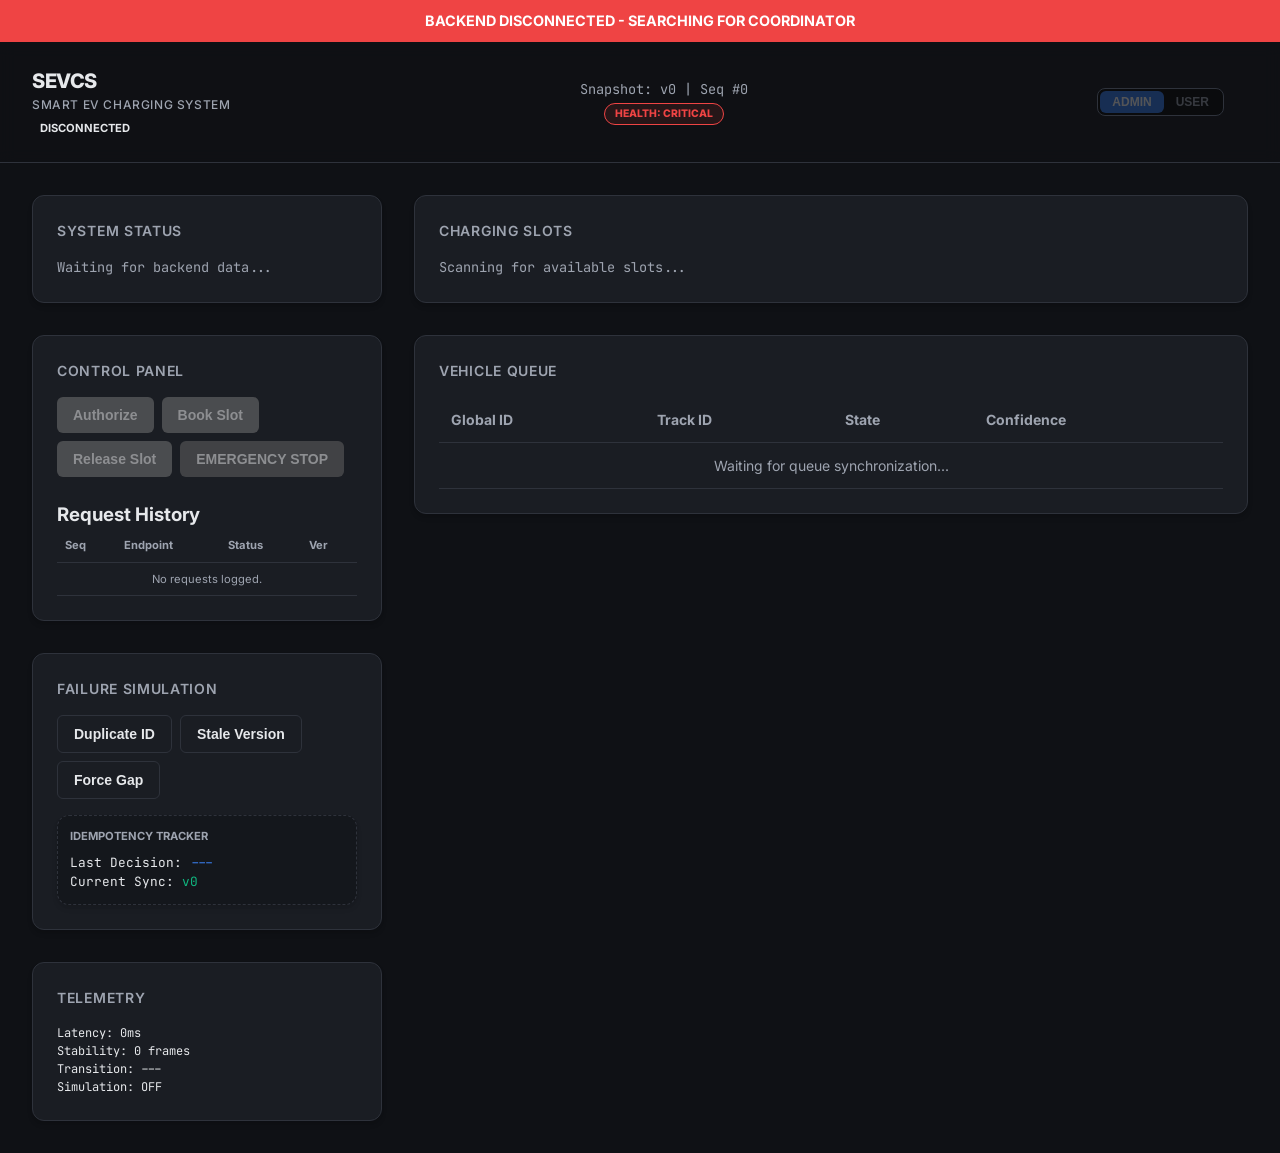
==== ui/index.html @ a48a5058 "feat: implement core SEVCS UI architecture with deterministic state management, polling loop, and ro" ====
<!DOCTYPE html>
<html lang="en">
<head>
    <meta charset="UTF-8">
    <meta name="viewport" content="width=device-width, initial-scale=1.0">
    <title>SEVCS | Deterministic Control Surface</title>
    <link rel="stylesheet" href="styles/style.css">
    <link rel="preconnect" href="https://fonts.googleapis.com">
    <link rel="preconnect" href="https://fonts.gstatic.com" crossorigin>
    <link href="https://fonts.googleapis.com/css2?family=Inter:wght@400;500;600;700&family=JetBrains+Mono:wght@400;500&display=swap" rel="stylesheet">
</head>
<body class="dark-theme">
    <!-- Freeze/Desync Warning Banner -->
    <div id="status-banner" class="banner hidden">
        <span id="banner-message">SYSTEM FROZEN</span>
    </div>

    <header class="main-header">
        <div class="logo-area">
            <h1>SEVCS <span>Smart EV Charging System</span></h1>
            <div id="ui-confidence-tag" class="confidence-tag disconnected">DISCONNECTED</div>
        </div>
        
        <div class="header-center">
            <div id="snapshot-info" class="mono header-info">
                Snapshot: v0 | Seq #0
            </div>
            <div id="ui-health-indicator" class="health-indicator critical">
                HEALTH: CRITICAL
            </div>
        </div>

        <div class="header-actions">
            <div class="mode-toggle">
                <button id="btn-mode-admin" class="btn-toggle active">ADMIN</button>
                <button id="btn-mode-user" class="btn-toggle">USER</button>
            </div>
            <div id="header-status" class="header-status">
                <!-- Polling Indicator & Latency -->
            </div>
        </div>
    </header>

    <main class="dashboard">
        <!-- Left Column: Live Status & Actions -->
        <section class="control-panel">
            <div id="live-status-container"></div>
            <div id="action-panel-container"></div>
            <div id="simulation-panel-container"></div>
            <div id="debug-panel-container"></div>
        </section>

        <!-- Right Column: Grids & Tables -->
        <section class="data-panel">
            <div id="slot-grid-container"></div>
            <div id="queue-table-container"></div>
            <div id="user-ui-container"></div>
        </section>
    </main>

    <script type="module" src="app/app.js"></script>
</body>
</html>
---- ui/styles/style.css ----
:root {
    --bg-dark: #0f1115;
    --panel-bg: #1a1d23;
    --border-color: #2e323b;
    --text-primary: #e6e8eb;
    --text-secondary: #9ea4b0;
    --accent-blue: #3b82f6;
    --accent-green: #10b981;
    --accent-red: #ef4444;
    --accent-orange: #f59e0b;
    --accent-yellow: #fbbf24;
    --font-sans: 'Inter', system-ui, -apple-system, sans-serif;
    --font-mono: 'JetBrains Mono', monospace;
    --shadow-sm: 0 1px 2px 0 rgba(0, 0, 0, 0.05);
    --shadow-md: 0 4px 6px -1px rgba(0, 0, 0, 0.1), 0 2px 4px -1px rgba(0, 0, 0, 0.06);
}

* {
    box-sizing: border-box;
    margin: 0;
    padding: 0;
}

body {
    background-color: var(--bg-dark);
    color: var(--text-primary);
    font-family: var(--font-sans);
    line-height: 1.5;
    overflow-x: hidden;
}

/* Banner System */
.banner {
    width: 100%;
    padding: 10px;
    text-align: center;
    font-weight: 700;
    font-size: 0.9rem;
    z-index: 1000;
    position: sticky;
    top: 0;
}

.banner.hidden { display: none; }
.banner-frozen { background-color: var(--accent-red); color: white; }
.banner-desync { background-color: var(--accent-orange); color: white; }
.banner-invalid { background-color: #000; color: var(--accent-red); border: 2px solid var(--accent-red); }

/* Header */
.main-header {
    display: flex;
    justify-content: space-between;
    align-items: center;
    padding: 1.5rem 2rem;
    border-bottom: 1px solid var(--border-color);
    background: rgba(15, 17, 21, 0.8);
    backdrop-filter: blur(8px);
    position: sticky;
    top: 0;
    z-index: 900;
}

.logo-area h1 {
    font-size: 1.25rem;
    font-weight: 800;
    letter-spacing: -0.025em;
}

.logo-area h1 span {
    display: block;
    font-size: 0.75rem;
    font-weight: 500;
    color: var(--text-secondary);
    text-transform: uppercase;
    letter-spacing: 0.05em;
}

.confidence-tag {
    display: inline-block;
    padding: 2px 8px;
    border-radius: 4px;
    font-size: 0.7rem;
    font-weight: 700;
    margin-top: 4px;
}

.confidence-tag.synchronized { background: rgba(16, 185, 129, 0.2); color: var(--accent-green); }
.confidence-tag.degraded { background: rgba(245, 158, 11, 0.2); color: var(--accent-orange); }
.confidence-tag.desynchronized { background: rgba(239, 68, 68, 0.2); color: var(--accent-red); }

/* Header Improvements */
.header-center {
    display: flex;
    flex-direction: column;
    align-items: center;
    gap: 4px;
}

.header-info {
    font-size: 0.8rem;
    color: var(--text-secondary);
}

.health-indicator {
    padding: 2px 10px;
    border-radius: 20px;
    font-size: 0.65rem;
    font-weight: 800;
    text-transform: uppercase;
}

.health-indicator.good { background: rgba(16, 185, 129, 0.1); color: var(--accent-green); border: 1px solid var(--accent-green); }
.health-indicator.degraded { background: rgba(245, 158, 11, 0.1); color: var(--accent-orange); border: 1px solid var(--accent-orange); }
.health-indicator.critical { background: rgba(239, 68, 68, 0.1); color: var(--accent-red); border: 1px solid var(--accent-red); }

.header-actions {
    display: flex;
    align-items: center;
    gap: 1.5rem;
}

.mode-toggle {
    display: flex;
    background: rgba(0,0,0,0.3);
    padding: 2px;
    border-radius: 8px;
    border: 1px solid var(--border-color);
}

.btn-toggle {
    padding: 4px 12px;
    border-radius: 6px;
    font-size: 0.75rem;
    font-weight: 700;
    border: none;
    background: transparent;
    color: var(--text-secondary);
    cursor: pointer;
    transition: all 0.2s;
}

.btn-toggle.active {
    background: var(--accent-blue);
    color: white;
}

.btn-toggle:disabled {
    opacity: 0.3;
    cursor: not-allowed;
}

/* Dashboard Layout */
.dashboard {
    display: grid;
    grid-template-columns: 350px 1fr;
    gap: 2rem;
    padding: 2rem;
    max-width: 1600px;
    margin: 0 auto;
}

.control-panel, .data-panel {
    display: flex;
    flex-direction: column;
    gap: 2rem;
}

/* Card Styling */
.card {
    background: var(--panel-bg);
    border: 1px solid var(--border-color);
    border-radius: 12px;
    padding: 1.5rem;
    box-shadow: var(--shadow-md);
}

.card h2 {
    font-size: 0.875rem;
    font-weight: 600;
    color: var(--text-secondary);
    text-transform: uppercase;
    letter-spacing: 0.05em;
    margin-bottom: 1rem;
    display: flex;
    justify-content: space-between;
    align-items: center;
}

/* Grid & Table */
.grid-container {
    display: grid;
    grid-template-columns: repeat(auto-fill, minmax(100px, 1fr));
    gap: 1rem;
}

.slot-card {
    background: rgba(255, 255, 255, 0.03);
    border: 1px solid var(--border-color);
    border-radius: 8px;
    padding: 1rem;
    text-align: center;
    transition: all 0.2s ease;
}

.slot-card.charging { border-color: var(--accent-green); box-shadow: 0 0 10px rgba(16, 185, 129, 0.2); }
.slot-card.reserved { border-color: var(--accent-blue); }

.status-table {
    width: 100%;
    border-collapse: collapse;
    font-size: 0.875rem;
}

.status-table th {
    text-align: left;
    color: var(--text-secondary);
    padding: 0.75rem;
    border-bottom: 1px solid var(--border-color);
}

.status-table td {
    padding: 0.75rem;
    border-bottom: 1px solid var(--border-color);
}

/* Buttons */
.btn {
    padding: 0.625rem 1rem;
    border-radius: 6px;
    font-weight: 600;
    font-size: 0.875rem;
    cursor: pointer;
    transition: all 0.2s;
    border: none;
    background: var(--accent-blue);
    color: white;
}

.btn:disabled {
    opacity: 0.5;
    cursor: not-allowed;
    filter: grayscale(1);
}

.btn-danger { background: var(--accent-red); }
.btn-outline { background: transparent; border: 1px solid var(--border-color); color: var(--text-primary); }

/* Forms */
.form-group {
    margin-bottom: 1rem;
}

.form-group label {
    display: block;
    font-size: 0.75rem;
    margin-bottom: 0.5rem;
    color: var(--text-secondary);
}

.form-group input, .form-group select {
    width: 100%;
    background: rgba(255, 255, 255, 0.05);
    border: 1px solid var(--border-color);
    border-radius: 6px;
    padding: 0.5rem;
    color: var(--text-primary);
}

/* Mono Text */
.mono {
    font-family: var(--font-mono);
    font-size: 0.85rem;
}

/* Request History Styles */
.history-table {
    width: 100%;
    border-collapse: collapse;
    font-size: 0.7rem;
}

.history-table th {
    text-align: left;
    color: var(--text-secondary);
    padding: 0.5rem;
    border-bottom: 1px solid var(--border-color);
}

.history-table td {
    padding: 0.5rem;
    border-bottom: 1px solid var(--border-color);
}

.status-tag {
    padding: 1px 4px;
    border-radius: 3px;
    font-weight: 700;
}

.status-tag.new { background: rgba(16, 185, 129, 0.2); color: var(--accent-green); }
.status-tag.replayed { background: rgba(59, 130, 246, 0.2); color: var(--accent-blue); }
.status-tag.rejected { background: rgba(239, 68, 68, 0.2); color: var(--accent-red); }
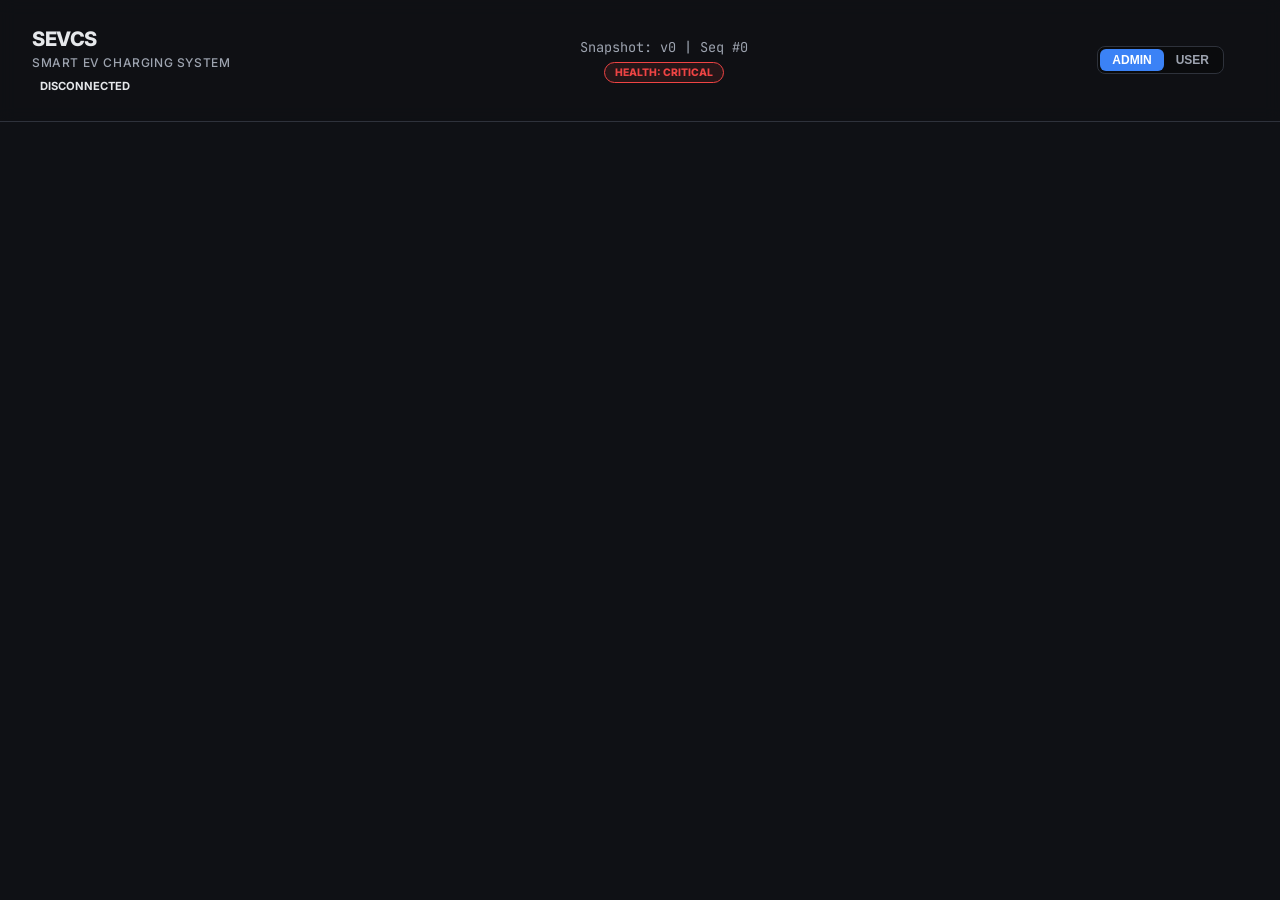
==== commit b815252a: "feat: implement new UI architecture with system health monitoring, telemetry panels, and robust rend" ====
--- a/ui/index.html
+++ b/ui/index.html
@@ -14,6 +14,8 @@
     <div id="status-banner" class="banner hidden">
         <span id="banner-message">SYSTEM FROZEN</span>
     </div>
+
+    <div id="auth-container" class="auth-overlay" style="display: none;"></div>
 
     <header class="main-header">
         <div class="logo-area">
@@ -35,15 +37,16 @@
                 <button id="btn-mode-admin" class="btn-toggle active">ADMIN</button>
                 <button id="btn-mode-user" class="btn-toggle">USER</button>
             </div>
+            <button id="btn-logout" class="btn-logout" style="display: none;">Logout</button>
             <div id="header-status" class="header-status">
                 <!-- Polling Indicator & Latency -->
             </div>
         </div>
     </header>
 
-    <main class="dashboard">
+    <main class="dashboard" id="main-dashboard">
         <!-- Left Column: Live Status & Actions -->
-        <section class="control-panel">
+        <section class="control-panel" id="admin-controls">
             <div id="live-status-container"></div>
             <div id="action-panel-container"></div>
             <div id="simulation-panel-container"></div>
@@ -54,10 +57,10 @@
         <section class="data-panel">
             <div id="slot-grid-container"></div>
             <div id="queue-table-container"></div>
-            <div id="user-ui-container"></div>
+            <div id="user-ui-container" class="hidden"></div>
         </section>
     </main>
 
-    <script type="module" src="app/app.js"></script>
+    <script type="module" src="app/app.js?v=3"></script>
 </body>
 </html>
--- a/ui/styles/style.css
+++ b/ui/styles/style.css
@@ -202,6 +202,16 @@
     transition: all 0.2s ease;
 }
 
+.slot-card.interactive {
+    cursor: pointer;
+}
+
+.slot-card.interactive:hover {
+    background: rgba(255, 255, 255, 0.08);
+    transform: translateY(-2px);
+    border-color: var(--accent-blue);
+}
+
 .slot-card.charging { border-color: var(--accent-green); box-shadow: 0 0 10px rgba(16, 185, 129, 0.2); }
 .slot-card.reserved { border-color: var(--accent-blue); }
 
@@ -300,3 +310,169 @@
 .status-tag.new { background: rgba(16, 185, 129, 0.2); color: var(--accent-green); }
 .status-tag.replayed { background: rgba(59, 130, 246, 0.2); color: var(--accent-blue); }
 .status-tag.rejected { background: rgba(239, 68, 68, 0.2); color: var(--accent-red); }
+.status-tag.unknown { background: rgba(245, 158, 11, 0.2); color: var(--accent-orange); }
+
+/* Auth Overlay */
+.auth-overlay {
+    position: fixed;
+    top: 0;
+    left: 0;
+    width: 100%;
+    height: 100%;
+    background: rgba(15, 17, 21, 0.95);
+    z-index: 10000;
+    display: flex;
+    justify-content: center;
+    align-items: center;
+    backdrop-filter: blur(10px);
+}
+
+.glass {
+    background: rgba(26, 29, 35, 0.7);
+    backdrop-filter: blur(12px);
+    border: 1px solid rgba(255, 255, 255, 0.1);
+}
+
+.auth-card {
+    width: 100%;
+    max-width: 400px;
+    padding: 2.5rem;
+    border-radius: 20px;
+    box-shadow: 0 25px 50px -12px rgba(0, 0, 0, 0.5);
+    text-align: center;
+}
+
+.auth-card h1 { font-size: 1.5rem; margin-bottom: 0.5rem; }
+.subtitle { color: var(--text-secondary); font-size: 0.85rem; margin-bottom: 2rem; }
+
+.auth-tabs {
+    display: flex;
+    gap: 1rem;
+    margin-bottom: 2rem;
+    justify-content: center;
+}
+
+.tab-btn {
+    background: transparent;
+    border: none;
+    color: var(--text-secondary);
+    font-weight: 600;
+    cursor: pointer;
+    padding: 5px 10px;
+    border-bottom: 2px solid transparent;
+}
+
+.tab-btn.active {
+    color: var(--accent-blue);
+    border-bottom-color: var(--accent-blue);
+}
+
+.auth-form { text-align: left; }
+.input-group { margin-bottom: 1.25rem; }
+.input-group label { display: block; font-size: 0.75rem; margin-bottom: 0.5rem; color: var(--text-secondary); }
+.input-group input, .input-group select {
+    width: 100%;
+    background: rgba(255, 255, 255, 0.05);
+    border: 1px solid var(--border-color);
+    border-radius: 8px;
+    padding: 0.75rem;
+    color: var(--text-primary);
+}
+
+.primary-btn {
+    width: 100%;
+    padding: 0.75rem;
+    background: var(--accent-blue);
+    color: white;
+    border: none;
+    border-radius: 8px;
+    font-weight: 700;
+    cursor: pointer;
+    transition: transform 0.2s;
+}
+
+.primary-btn:hover { transform: translateY(-2px); }
+.primary-btn:disabled { opacity: 0.5; transform: none; }
+
+.error-msg { color: var(--accent-red); font-size: 0.8rem; margin-top: 1rem; }
+
+/* User Dashboard Grid */
+.user-dashboard-grid {
+    display: grid;
+    grid-template-columns: 1fr 1.5fr;
+    gap: 1.5rem;
+}
+
+.wallet-card { grid-column: span 1; }
+.slots-card { grid-column: span 1; grid-row: span 2; }
+.actions-card { grid-column: span 1; }
+
+.wallet-header { display: flex; justify-content: space-between; align-items: center; margin-bottom: 1rem; }
+.wallet-id { font-size: 0.7rem; color: var(--text-secondary); }
+.balance-area { font-size: 2.5rem; font-weight: 800; margin: 1rem 0; }
+.currency { color: var(--accent-green); font-size: 1.5rem; vertical-align: top; margin-right: 4px; }
+
+.slot-grid {
+    display: grid;
+    grid-template-columns: repeat(auto-fill, minmax(120px, 1fr));
+    gap: 1rem;
+    max-height: 500px;
+    overflow-y: auto;
+    padding-right: 10px;
+}
+
+.slot-item {
+    background: rgba(255, 255, 255, 0.03);
+    border-radius: 10px;
+    padding: 1rem;
+    border: 1px solid var(--border-color);
+    display: flex;
+    flex-direction: column;
+    gap: 0.75rem;
+}
+
+.slot-item.free { border-color: rgba(16, 185, 129, 0.3); }
+.slot-item.charging { border-color: var(--accent-green); }
+.slot-item.reserved { border-color: var(--accent-blue); }
+
+.slot-info { display: flex; flex-direction: column; }
+.slot-label { font-size: 0.7rem; color: var(--text-secondary); }
+.slot-status { font-size: 0.8rem; font-weight: 700; }
+
+.btn-charge {
+    background: var(--accent-green);
+    color: white;
+    border: none;
+    border-radius: 4px;
+    padding: 4px;
+    font-size: 0.7rem;
+    font-weight: 700;
+    cursor: pointer;
+}
+
+.btn-logout {
+    background: rgba(239, 68, 68, 0.1);
+    color: var(--accent-red);
+    border: 1px solid var(--accent-red);
+    padding: 4px 12px;
+    border-radius: 6px;
+    font-size: 0.75rem;
+    font-weight: 700;
+    cursor: pointer;
+}
+
+.status-msg.warning { color: var(--accent-orange); font-size: 0.7rem; margin-top: 0.5rem; }
+
+.spinner {
+    width: 40px;
+    height: 40px;
+    border: 4px solid rgba(255, 255, 255, 0.1);
+    border-left-color: var(--accent-blue);
+    border-radius: 50%;
+    animation: spin 1s linear infinite;
+    margin: 0 auto 1.5rem;
+}
+
+@keyframes spin { to { transform: rotate(360deg); } }
+
+.hidden { display: none !important; }
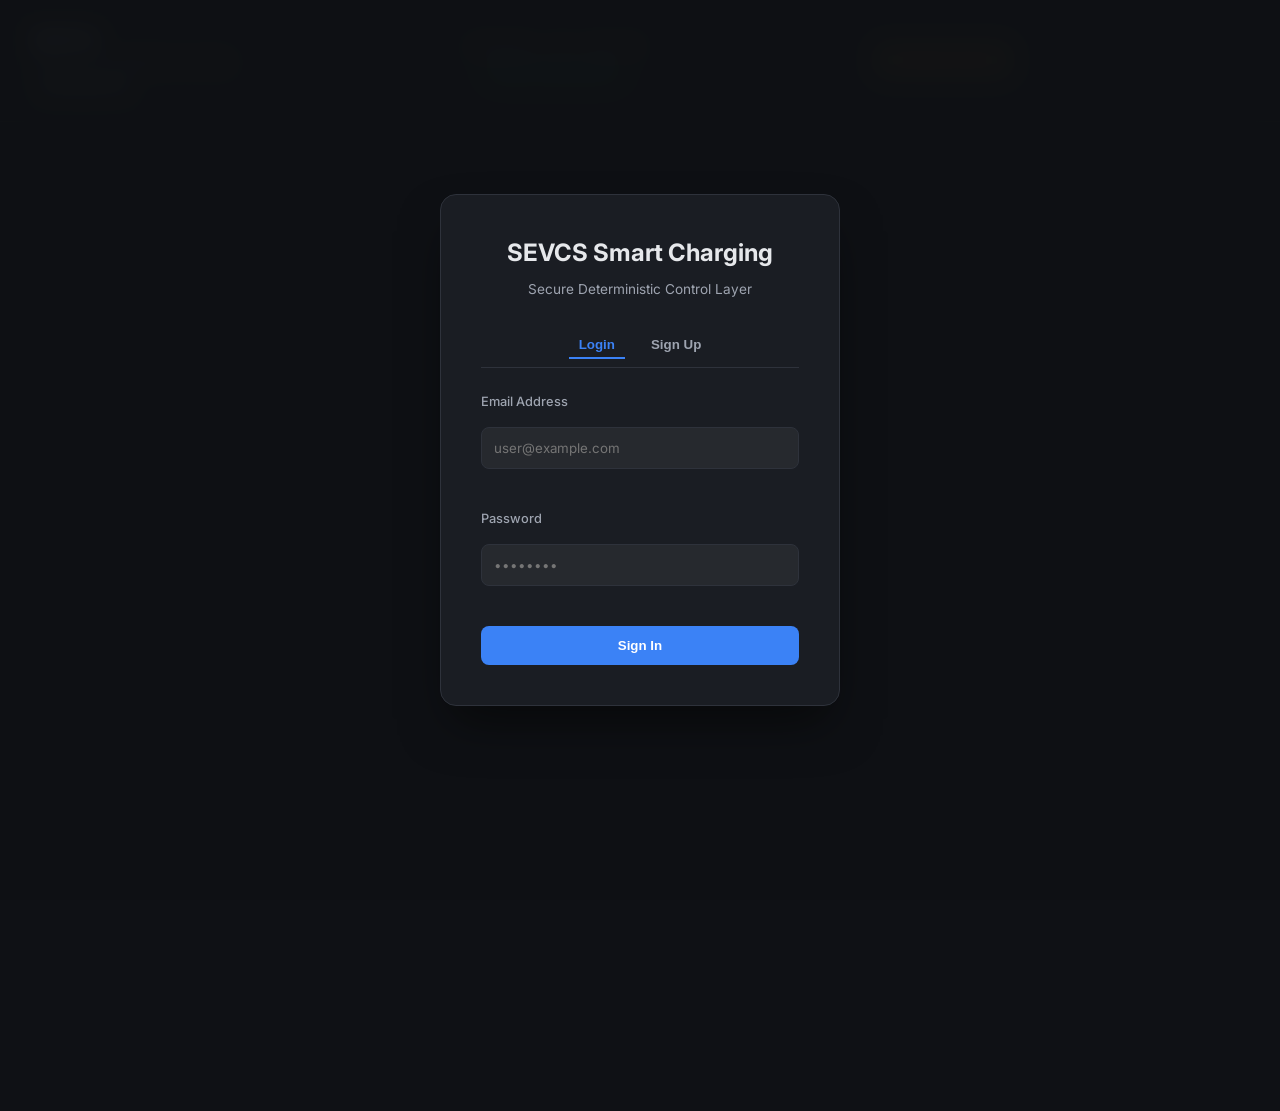
==== commit 74aba731: "feat: implement full UI dashboard with modular app architecture and styling system" ====
--- a/ui/index.html
+++ b/ui/index.html
@@ -4,7 +4,7 @@
     <meta charset="UTF-8">
     <meta name="viewport" content="width=device-width, initial-scale=1.0">
     <title>SEVCS | Deterministic Control Surface</title>
-    <link rel="stylesheet" href="styles/style.css">
+    <link rel="stylesheet" href="styles/style.css?v=2">
     <link rel="preconnect" href="https://fonts.googleapis.com">
     <link rel="preconnect" href="https://fonts.gstatic.com" crossorigin>
     <link href="https://fonts.googleapis.com/css2?family=Inter:wght@400;500;600;700&family=JetBrains+Mono:wght@400;500&display=swap" rel="stylesheet">
@@ -35,12 +35,13 @@
         <div class="header-actions">
             <div class="mode-toggle">
                 <button id="btn-mode-admin" class="btn-toggle active">ADMIN</button>
-                <button id="btn-mode-user" class="btn-toggle">USER</button>
+                <button class="btn-toggle" id="btn-mode-user">USER</button>
             </div>
-            <button id="btn-logout" class="btn-logout" style="display: none;">Logout</button>
-            <div id="header-status" class="header-status">
-                <!-- Polling Indicator & Latency -->
-            </div>
+            <button class="btn-logout" id="btn-logout" style="display: none;">Logout</button>
+            <button class="btn-logout" id="btn-hard-reset" title="Clear all local data and logout">Emergency Reset</button>
+        </div>
+        <div id="header-status" class="header-status">
+            <!-- Polling Indicator & Latency -->
         </div>
     </header>
 
@@ -61,6 +62,22 @@
         </section>
     </main>
 
-    <script type="module" src="app/app.js?v=3"></script>
+    <script>
+        // Emergency Reset - Standalone Logic
+        document.addEventListener('DOMContentLoaded', () => {
+            const btn = document.getElementById('btn-hard-reset');
+            if (btn) {
+                btn.style.border = '3px solid yellow'; // High visibility
+                btn.onclick = (e) => {
+                    e.preventDefault();
+                    if (confirm('CLEAR LOCAL STORAGE AND RELOAD?')) {
+                        localStorage.clear();
+                        window.location.href = window.location.pathname + '?reset=' + Date.now();
+                    }
+                };
+            }
+        });
+    </script>
+    <script type="module" src="app/app.js?v=9"></script>
 </body>
 </html>
--- a/ui/styles/style.css
+++ b/ui/styles/style.css
@@ -200,6 +200,7 @@
     padding: 1rem;
     text-align: center;
     transition: all 0.2s ease;
+    position: relative;
 }
 
 .slot-card.interactive {
@@ -214,6 +215,80 @@
 
 .slot-card.charging { border-color: var(--accent-green); box-shadow: 0 0 10px rgba(16, 185, 129, 0.2); }
 .slot-card.reserved { border-color: var(--accent-blue); }
+
+.slot-type-badge {
+    display: inline-block;
+    font-size: 0.6rem;
+    padding: 2px 6px;
+    border-radius: 4px;
+    font-weight: 800;
+    margin-top: 8px;
+    text-transform: uppercase;
+}
+
+.slot-type-badge.fast {
+    background: rgba(245, 158, 11, 0.2);
+    color: #f59e0b;
+    border: 1px solid rgba(245, 158, 11, 0.3);
+}
+
+.slot-type-badge.standard {
+    background: rgba(59, 130, 246, 0.2);
+    color: #3b82f6;
+    border: 1px solid rgba(59, 130, 246, 0.3);
+}
+
+.btn-remove-slot {
+    background: none;
+    border: none;
+    color: var(--accent-red);
+    cursor: pointer;
+    font-size: 1.2rem;
+    padding: 0 4px;
+    line-height: 1;
+    opacity: 0.5;
+    transition: opacity 0.2s;
+}
+
+.btn-remove-slot:hover {
+    opacity: 1;
+}
+
+.btn-toggle-type {
+    display: block;
+    width: 100%;
+    margin-top: 10px;
+    background: rgba(255,255,255,0.05);
+    border: 1px solid var(--border-color);
+    color: var(--text-secondary);
+    font-size: 0.65rem;
+    padding: 4px;
+    border-radius: 4px;
+    cursor: pointer;
+}
+
+.btn-toggle-type:hover {
+    background: rgba(255,255,255,0.1);
+    color: white;
+}
+
+.btn-toggle-type:focus-visible {
+    outline: 2px solid var(--accent-blue);
+    outline-offset: 2px;
+}
+
+.btn-toggle-type:active {
+    transform: scale(0.95);
+}
+
+.btn:focus-visible {
+    outline: 2px solid var(--accent-blue);
+    outline-offset: 2px;
+}
+
+.btn:active {
+    transform: scale(0.98);
+}
 
 .status-table {
     width: 100%;
@@ -475,4 +550,129 @@
 
 @keyframes spin { to { transform: rotate(360deg); } }
 
+.btn-charge.btn-auth {
+    background: var(--accent-blue);
+}
+
+.status-pulse {
+    animation: status-pulse-anim 2s infinite;
+}
+
+@keyframes status-pulse-anim {
+    0% { opacity: 1; }
+    50% { opacity: 0.5; }
+    100% { opacity: 1; }
+}
+
 .hidden { display: none !important; }
+
+/* Authentication Overlay */
+.auth-overlay {
+    position: fixed;
+    top: 0;
+    left: 0;
+    width: 100vw;
+    height: 100vh;
+    background: rgba(15, 17, 21, 0.95);
+    backdrop-filter: blur(12px);
+    display: flex;
+    justify-content: center;
+    align-items: center;
+    z-index: 2000;
+}
+
+.auth-card {
+    background: var(--panel-bg);
+    padding: 2.5rem;
+    border-radius: 16px;
+    border: 1px solid var(--border-color);
+    width: 100%;
+    max-width: 400px;
+    box-shadow: 0 25px 50px -12px rgba(0, 0, 0, 0.5);
+}
+
+.auth-header {
+    text-align: center;
+    margin-bottom: 2rem;
+}
+
+.auth-tabs {
+    display: flex;
+    gap: 1rem;
+    margin-bottom: 1.5rem;
+    border-bottom: 1px solid var(--border-color);
+    padding-bottom: 0.5rem;
+}
+
+.auth-tab {
+    background: none;
+    border: none;
+    color: var(--text-secondary);
+    font-size: 0.9rem;
+    font-weight: 600;
+    cursor: pointer;
+    padding: 0.5rem 0;
+}
+
+.auth-tab.active {
+    color: var(--accent-blue);
+    border-bottom: 2px solid var(--accent-blue);
+}
+
+.auth-form {
+    display: flex;
+    flex-direction: column;
+    gap: 1.25rem;
+}
+
+.input-group {
+    display: flex;
+    flex-direction: column;
+    gap: 0.5rem;
+}
+
+.input-group label {
+    font-size: 0.8rem;
+    color: var(--text-secondary);
+    font-weight: 500;
+}
+
+.input-group input, .input-group select {
+    background: rgba(255, 255, 255, 0.05);
+    border: 1px solid var(--border-color);
+    padding: 0.75rem;
+    border-radius: 8px;
+    color: white;
+    font-family: var(--font-sans);
+}
+
+.input-group input:focus {
+    outline: none;
+    border-color: var(--accent-blue);
+    background: rgba(59, 130, 246, 0.1);
+}
+
+.primary-btn {
+    background: var(--accent-blue);
+    color: white;
+    border: none;
+    padding: 0.75rem;
+    border-radius: 8px;
+    font-weight: 700;
+    cursor: pointer;
+    transition: all 0.2s;
+}
+
+.primary-btn:hover {
+    transform: translateY(-2px);
+    box-shadow: 0 4px 12px rgba(59, 130, 246, 0.3);
+}
+
+.error-msg {
+    color: var(--accent-red);
+    font-size: 0.8rem;
+    text-align: center;
+    padding: 0.5rem;
+    background: rgba(239, 68, 68, 0.1);
+    border-radius: 6px;
+}
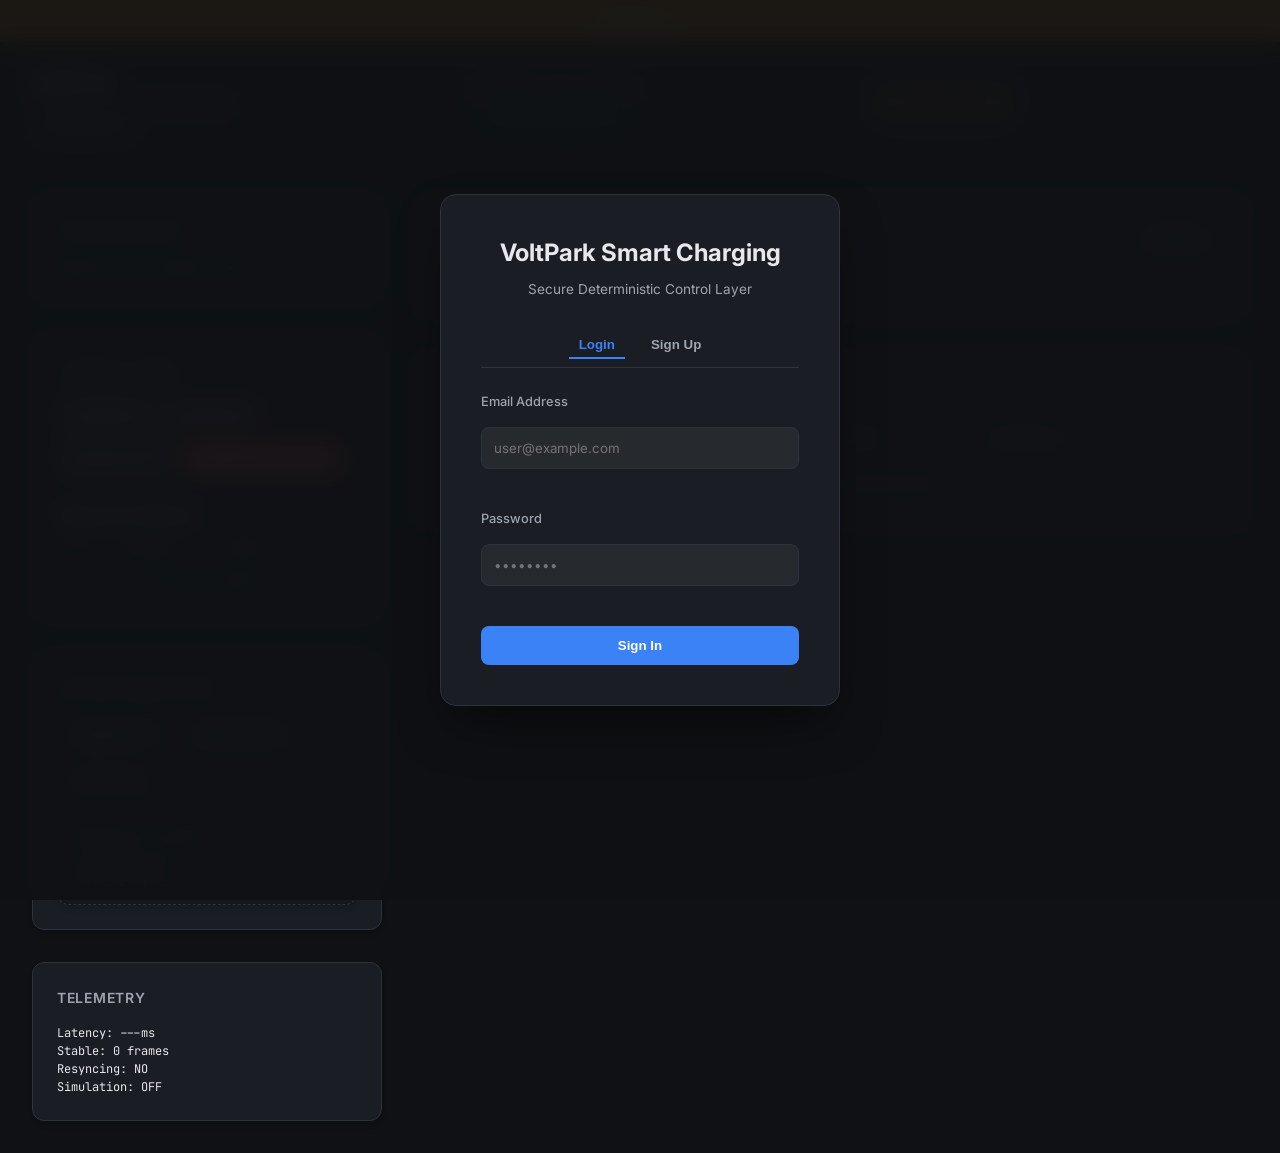
==== commit 261a6c30: "feat: add current date and time window functions, enhance slot estimation logic, and update user ses" ====
--- a/ui/index.html
+++ b/ui/index.html
@@ -3,7 +3,7 @@
 <head>
     <meta charset="UTF-8">
     <meta name="viewport" content="width=device-width, initial-scale=1.0">
-    <title>SEVCS | Deterministic Control Surface</title>
+    <title>VoltPark | Deterministic Control Surface</title>
     <link rel="stylesheet" href="styles/style.css?v=2">
     <link rel="preconnect" href="https://fonts.googleapis.com">
     <link rel="preconnect" href="https://fonts.gstatic.com" crossorigin>
@@ -19,7 +19,7 @@
 
     <header class="main-header">
         <div class="logo-area">
-            <h1>SEVCS <span>Smart EV Charging System</span></h1>
+            <h1>VoltPark <span>Smart EV Charging System</span></h1>
             <div id="ui-confidence-tag" class="confidence-tag disconnected">DISCONNECTED</div>
         </div>
         
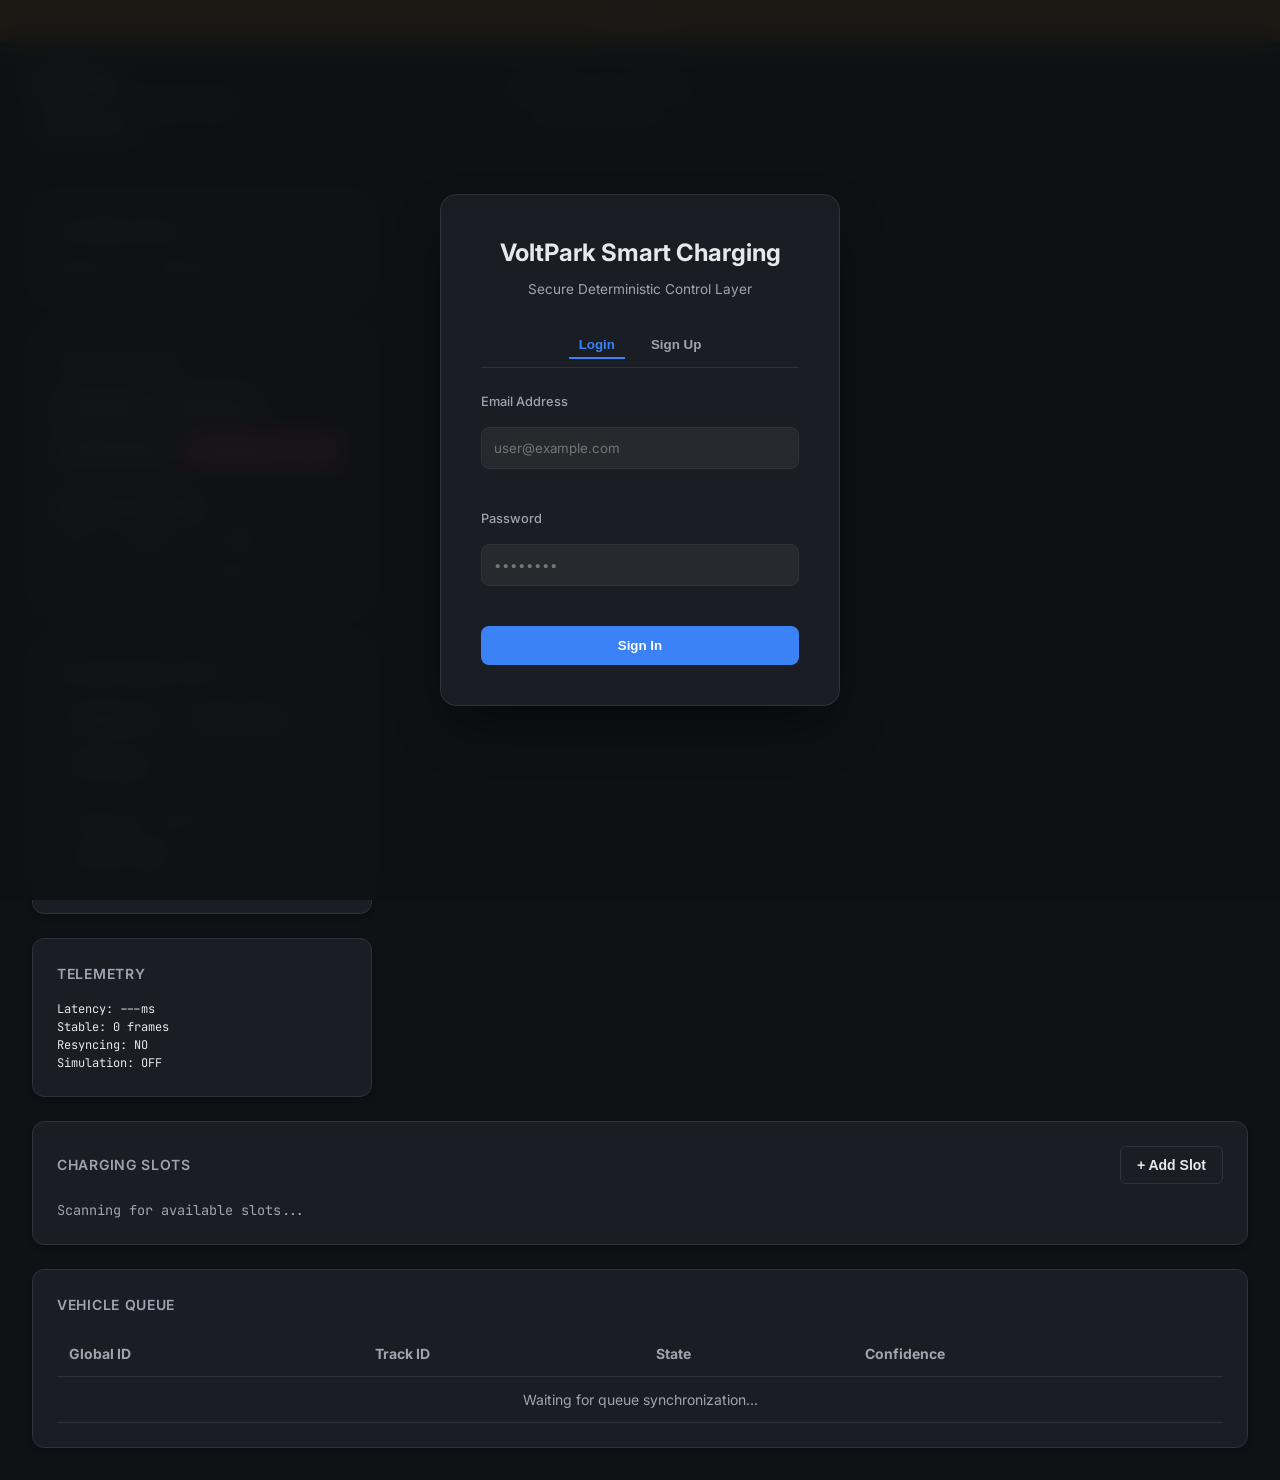
==== commit 4c9f156e: "refactor: update emergency reset button visibility and functionality; enhance dashboard layout with " ====
--- a/ui/index.html
+++ b/ui/index.html
@@ -38,7 +38,7 @@
                 <button class="btn-toggle" id="btn-mode-user">USER</button>
             </div>
             <button class="btn-logout" id="btn-logout" style="display: none;">Logout</button>
-            <button class="btn-logout" id="btn-hard-reset" title="Clear all local data and logout">Emergency Reset</button>
+            <button class="btn-logout" id="btn-hard-reset" title="Clear all local data and logout" style="display: none;">Emergency Reset</button>
         </div>
         <div id="header-status" class="header-status">
             <!-- Polling Indicator & Latency -->
@@ -62,22 +62,6 @@
         </section>
     </main>
 
-    <script>
-        // Emergency Reset - Standalone Logic
-        document.addEventListener('DOMContentLoaded', () => {
-            const btn = document.getElementById('btn-hard-reset');
-            if (btn) {
-                btn.style.border = '3px solid yellow'; // High visibility
-                btn.onclick = (e) => {
-                    e.preventDefault();
-                    if (confirm('CLEAR LOCAL STORAGE AND RELOAD?')) {
-                        localStorage.clear();
-                        window.location.href = window.location.pathname + '?reset=' + Date.now();
-                    }
-                };
-            }
-        });
-    </script>
     <script type="module" src="app/app.js?v=9"></script>
 </body>
 </html>
--- a/ui/styles/style.css
+++ b/ui/styles/style.css
@@ -152,17 +152,45 @@
 /* Dashboard Layout */
 .dashboard {
     display: grid;
-    grid-template-columns: 350px 1fr;
-    gap: 2rem;
+    grid-template-columns: minmax(240px, 280px) minmax(620px, 1fr) minmax(280px, 340px);
+    gap: 1.5rem;
     padding: 2rem;
-    max-width: 1600px;
+    width: 100%;
+    max-width: 1900px;
     margin: 0 auto;
+    align-items: start;
 }
 
 .control-panel, .data-panel {
     display: flex;
     flex-direction: column;
-    gap: 2rem;
+    gap: 1.5rem;
+}
+
+.control-panel {
+    grid-column: 1;
+}
+
+.data-panel {
+    grid-column: 1 / 4;
+    display: grid;
+    grid-template-columns: minmax(240px, 280px) minmax(620px, 1fr) minmax(280px, 340px);
+    gap: 1.5rem;
+    align-items: start;
+}
+
+#slot-grid-container {
+    grid-column: 3;
+    grid-row: 1 / span 3;
+}
+
+#queue-table-container {
+    grid-column: 2;
+    grid-row: 3;
+}
+
+#user-ui-container {
+    display: contents;
 }
 
 /* Card Styling */
@@ -191,6 +219,17 @@
     display: grid;
     grid-template-columns: repeat(auto-fill, minmax(100px, 1fr));
     gap: 1rem;
+}
+
+/* Charging slots right column should be vertical */
+#slot-grid-container .grid-container {
+    grid-template-columns: 1fr;
+    gap: 0.75rem;
+}
+
+#slot-grid-container .slot-card {
+    text-align: left;
+    padding: 0.85rem;
 }
 
 .slot-card {
@@ -473,14 +512,23 @@
 
 /* User Dashboard Grid */
 .user-dashboard-grid {
-    display: grid;
-    grid-template-columns: 1fr 1.5fr;
-    gap: 1.5rem;
-}
-
-.wallet-card { grid-column: span 1; }
-.slots-card { grid-column: span 1; grid-row: span 2; }
-.actions-card { grid-column: span 1; }
+    display: contents;
+}
+
+.wallet-card {
+    grid-column: 1;
+    grid-row: 1;
+}
+
+.slots-card {
+    grid-column: 2;
+    grid-row: 1;
+}
+
+.actions-card {
+    grid-column: 2;
+    grid-row: 2;
+}
 
 .wallet-header { display: flex; justify-content: space-between; align-items: center; margin-bottom: 1rem; }
 .wallet-id { font-size: 0.7rem; color: var(--text-secondary); }
@@ -676,3 +724,41 @@
     background: rgba(239, 68, 68, 0.1);
     border-radius: 6px;
 }
+
+/* Responsive Layout */
+@media (max-width: 1500px) {
+    .dashboard {
+        grid-template-columns: minmax(280px, 340px) 1fr;
+    }
+
+    .data-panel {
+        grid-column: 1 / 3;
+        grid-template-columns: 1fr;
+    }
+
+    #slot-grid-container,
+    #queue-table-container,
+    #user-ui-container {
+        grid-column: 1;
+        grid-row: auto;
+    }
+
+    .wallet-card,
+    .slots-card,
+    .actions-card {
+        grid-column: 1;
+        grid-row: auto;
+    }
+}
+
+@media (max-width: 1024px) {
+    .dashboard {
+        grid-template-columns: 1fr;
+        padding: 1rem;
+    }
+
+    .control-panel,
+    .data-panel {
+        grid-column: 1;
+    }
+}
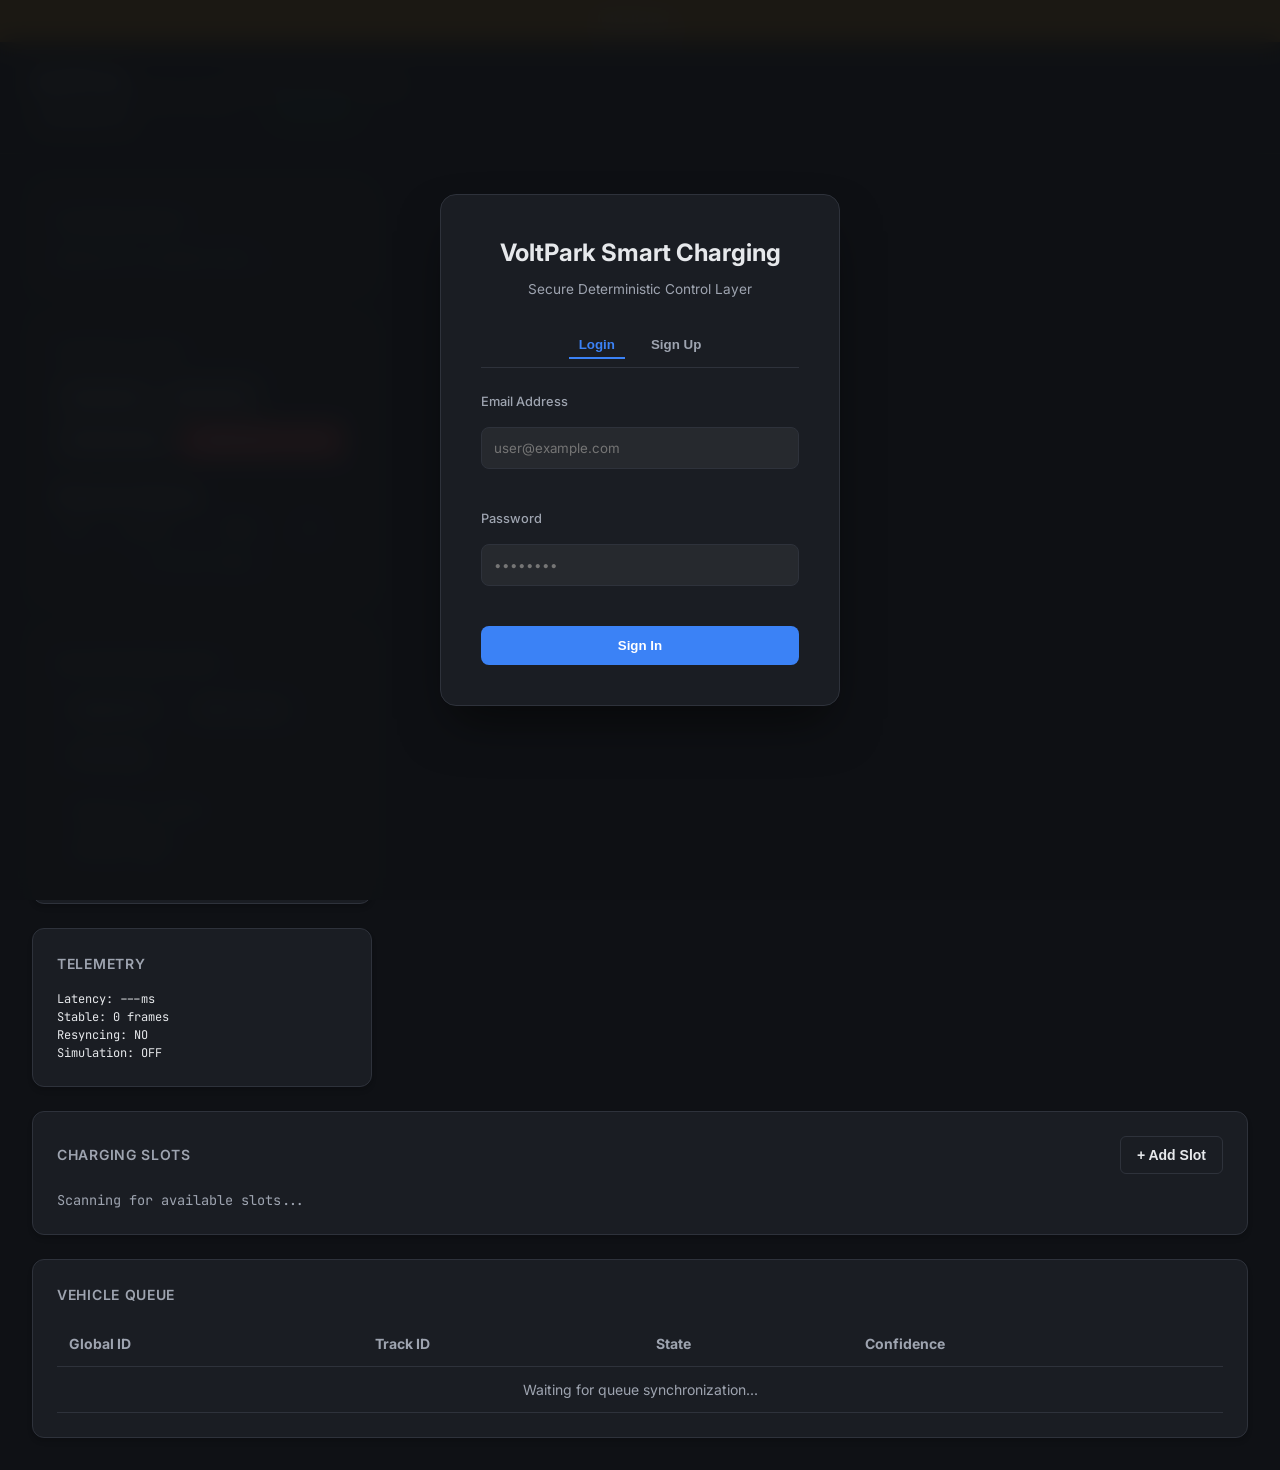
==== commit 3baab5a4: "feat: enhance user interface with new font integration, improved logout functionality, and refined g" ====
--- a/ui/index.html
+++ b/ui/index.html
@@ -7,7 +7,7 @@
     <link rel="stylesheet" href="styles/style.css?v=2">
     <link rel="preconnect" href="https://fonts.googleapis.com">
     <link rel="preconnect" href="https://fonts.gstatic.com" crossorigin>
-    <link href="https://fonts.googleapis.com/css2?family=Inter:wght@400;500;600;700&family=JetBrains+Mono:wght@400;500&display=swap" rel="stylesheet">
+    <link href="https://fonts.googleapis.com/css2?family=Inter:wght@400;500;600;700&family=JetBrains+Mono:wght@400;500&family=Space+Grotesk:wght@500;600;700&display=swap" rel="stylesheet">
 </head>
 <body class="dark-theme">
     <!-- Freeze/Desync Warning Banner -->
@@ -37,8 +37,10 @@
                 <button id="btn-mode-admin" class="btn-toggle active">ADMIN</button>
                 <button class="btn-toggle" id="btn-mode-user">USER</button>
             </div>
+            <div class="header-actions-divider"></div>
+            <div id="header-user-chip" class="header-user-chip hidden">Guest</div>
+            <button class="btn-logout" id="btn-hard-reset" title="Clear all local data and logout" style="display: none;">Emergency Reset</button>
             <button class="btn-logout" id="btn-logout" style="display: none;">Logout</button>
-            <button class="btn-logout" id="btn-hard-reset" title="Clear all local data and logout" style="display: none;">Emergency Reset</button>
         </div>
         <div id="header-status" class="header-status">
             <!-- Polling Indicator & Latency -->
--- a/ui/styles/style.css
+++ b/ui/styles/style.css
@@ -11,6 +11,7 @@
     --accent-yellow: #fbbf24;
     --font-sans: 'Inter', system-ui, -apple-system, sans-serif;
     --font-mono: 'JetBrains Mono', monospace;
+    --font-brand: 'Space Grotesk', 'Inter', system-ui, sans-serif;
     --shadow-sm: 0 1px 2px 0 rgba(0, 0, 0, 0.05);
     --shadow-md: 0 4px 6px -1px rgba(0, 0, 0, 0.1), 0 2px 4px -1px rgba(0, 0, 0, 0.06);
 }
@@ -61,18 +62,22 @@
 }
 
 .logo-area h1 {
-    font-size: 1.25rem;
-    font-weight: 800;
-    letter-spacing: -0.025em;
+    font-family: var(--font-brand);
+    font-size: 1.5rem;
+    font-weight: 700;
+    letter-spacing: -0.02em;
+    line-height: 1.05;
 }
 
 .logo-area h1 span {
     display: block;
-    font-size: 0.75rem;
+    font-family: var(--font-sans);
+    font-size: 0.65rem;
     font-weight: 500;
     color: var(--text-secondary);
     text-transform: uppercase;
-    letter-spacing: 0.05em;
+    letter-spacing: 0.16em;
+    margin-top: 2px;
 }
 
 .confidence-tag {
@@ -116,7 +121,28 @@
 .header-actions {
     display: flex;
     align-items: center;
-    gap: 1.5rem;
+    gap: 0.75rem;
+    margin-left: auto;
+}
+
+.header-actions-divider {
+    width: 1px;
+    height: 22px;
+    background: var(--border-color);
+    margin: 0 0.35rem;
+}
+
+.header-user-chip {
+    font-size: 0.75rem;
+    color: var(--text-secondary);
+    background: rgba(255, 255, 255, 0.04);
+    border: 1px solid var(--border-color);
+    border-radius: 14px;
+    padding: 4px 10px;
+    max-width: 220px;
+    white-space: nowrap;
+    overflow: hidden;
+    text-overflow: ellipsis;
 }
 
 .mode-toggle {
@@ -562,6 +588,20 @@
 .slot-label { font-size: 0.7rem; color: var(--text-secondary); }
 .slot-status { font-size: 0.8rem; font-weight: 700; }
 
+/* Prevent long state names from overflowing slot cards */
+.slot-status,
+.slot-state-label {
+    overflow-wrap: anywhere;
+    word-break: break-word;
+    line-height: 1.15;
+}
+
+.slot-state-label {
+    font-weight: 700;
+    margin: 4px 0;
+    font-size: 0.9rem;
+}
+
 .btn-charge {
     background: var(--accent-green);
     color: white;
@@ -577,9 +617,9 @@
     background: rgba(239, 68, 68, 0.1);
     color: var(--accent-red);
     border: 1px solid var(--accent-red);
-    padding: 4px 12px;
+    padding: 4px 10px;
     border-radius: 6px;
-    font-size: 0.75rem;
+    font-size: 0.7rem;
     font-weight: 700;
     cursor: pointer;
 }
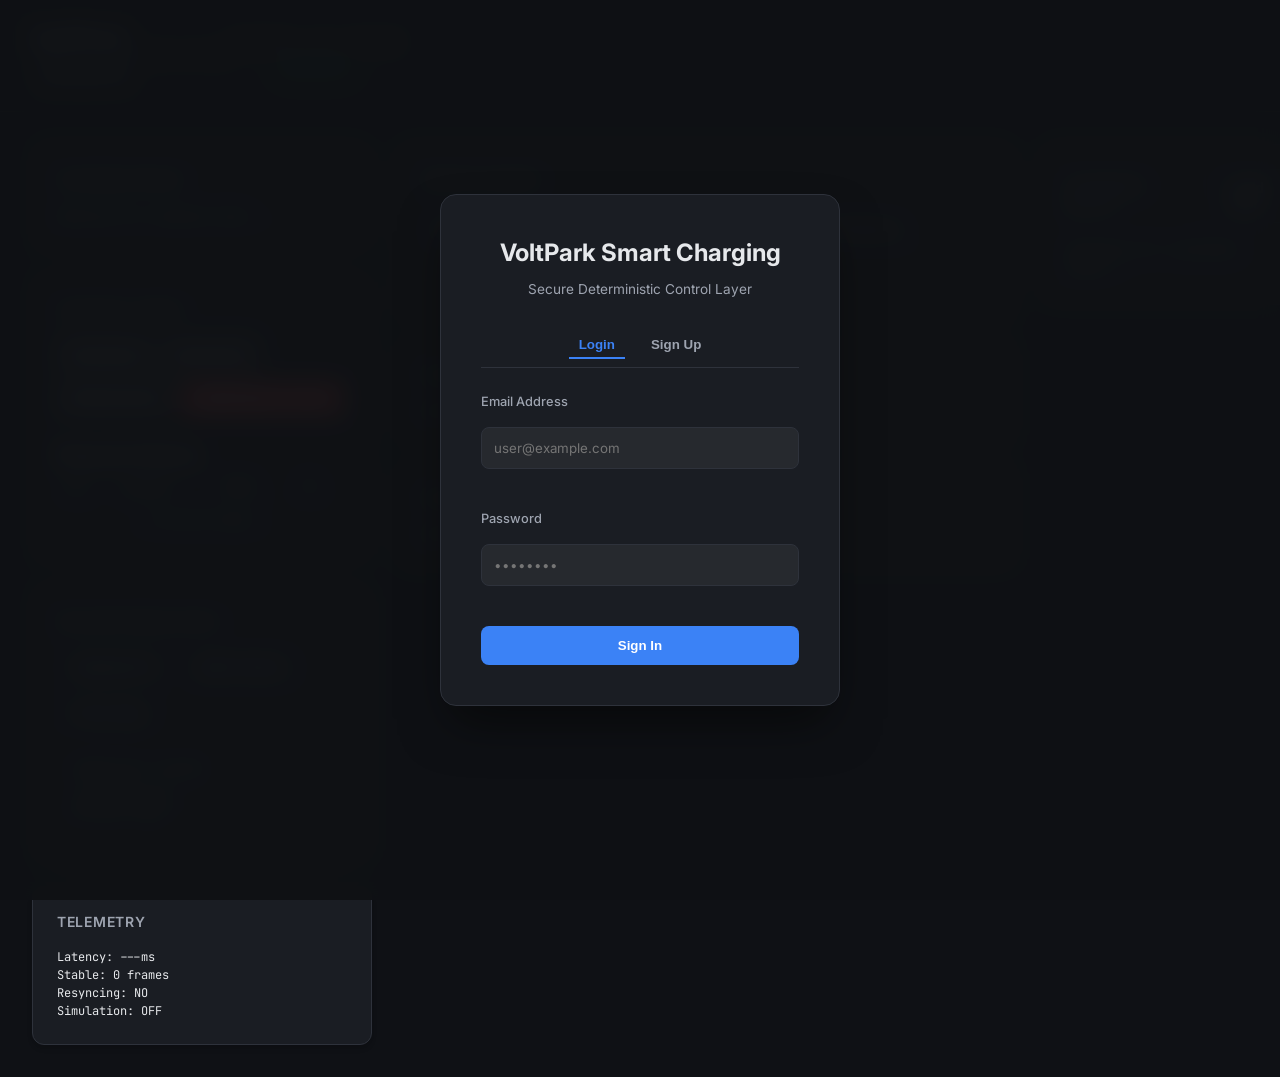
==== commit e1088a08: "feat: add admin KPI functionality to dashboard; implement data aggregation for revenue and energy me" ====
--- a/ui/index.html
+++ b/ui/index.html
@@ -58,8 +58,11 @@
 
         <!-- Right Column: Grids & Tables -->
         <section class="data-panel">
+            <div id="admin-col2-stack">
+                <div id="queue-table-container"></div>
+                <div id="admin-kpi-container"></div>
+            </div>
             <div id="slot-grid-container"></div>
-            <div id="queue-table-container"></div>
             <div id="user-ui-container" class="hidden"></div>
         </section>
     </main>
--- a/ui/styles/style.css
+++ b/ui/styles/style.css
@@ -37,12 +37,21 @@
     text-align: center;
     font-weight: 700;
     font-size: 0.9rem;
-    z-index: 1000;
-    position: sticky;
+    z-index: 1200;
+    position: fixed;
+    left: 0;
+    right: 0;
     top: 0;
-}
-
-.banner.hidden { display: none; }
+    transform: translateY(0);
+    opacity: 1;
+    transition: opacity 160ms ease, transform 160ms ease;
+}
+
+.banner.hidden {
+    opacity: 0;
+    transform: translateY(-100%);
+    pointer-events: none;
+}
 .banner-frozen { background-color: var(--accent-red); color: white; }
 .banner-desync { background-color: var(--accent-orange); color: white; }
 .banner-invalid { background-color: #000; color: var(--accent-red); border: 2px solid var(--accent-red); }
@@ -195,24 +204,46 @@
 
 .control-panel {
     grid-column: 1;
+    grid-row: 1;
 }
 
 .data-panel {
     grid-column: 1 / 4;
+    grid-row: 1;
     display: grid;
     grid-template-columns: minmax(240px, 280px) minmax(620px, 1fr) minmax(280px, 340px);
     gap: 1.5rem;
     align-items: start;
 }
 
-#slot-grid-container {
+.data-panel #slot-grid-container {
     grid-column: 3;
     grid-row: 1 / span 3;
 }
 
-#queue-table-container {
+.data-panel #admin-col2-stack {
     grid-column: 2;
     grid-row: 3;
+    display: flex;
+    flex-direction: column;
+    gap: 1rem;
+}
+
+.data-panel.admin-layout #slot-grid-container {
+    grid-column: 2;
+    grid-row: 1;
+}
+
+.data-panel.admin-layout #admin-col2-stack {
+    grid-column: 1;
+    grid-row: 1;
+    align-self: start;
+}
+
+.dashboard.admin-layout .data-panel {
+    grid-column: 2 / 4;
+    grid-template-columns: minmax(620px, 1fr) minmax(280px, 340px);
+    grid-auto-rows: min-content;
 }
 
 #user-ui-container {
@@ -256,6 +287,43 @@
 #slot-grid-container .slot-card {
     text-align: left;
     padding: 0.85rem;
+}
+
+.data-panel #admin-kpi-container {
+    display: flex;
+    flex-direction: column;
+    gap: 1rem;
+}
+
+.data-panel:not(.admin-layout) #admin-kpi-container {
+    display: none;
+}
+
+.admin-kpi-grid {
+    display: grid;
+    grid-template-columns: 1fr 1fr;
+    gap: 0.6rem 0.8rem;
+}
+
+.admin-kpi-item {
+    background: rgba(255, 255, 255, 0.03);
+    border: 1px solid var(--border-color);
+    border-radius: 8px;
+    padding: 0.55rem 0.65rem;
+}
+
+.admin-kpi-label {
+    font-size: 0.65rem;
+    letter-spacing: 0.03em;
+    color: var(--text-secondary);
+    text-transform: uppercase;
+}
+
+.admin-kpi-value {
+    margin-top: 0.25rem;
+    font-size: 1rem;
+    font-weight: 700;
+    color: var(--text-primary);
 }
 
 .slot-card {
@@ -546,6 +614,11 @@
     grid-row: 1;
 }
 
+.camera-card {
+    grid-column: 1;
+    grid-row: 2;
+}
+
 .slots-card {
     grid-column: 2;
     grid-row: 1;
@@ -560,6 +633,42 @@
 .wallet-id { font-size: 0.7rem; color: var(--text-secondary); }
 .balance-area { font-size: 2.5rem; font-weight: 800; margin: 1rem 0; }
 .currency { color: var(--accent-green); font-size: 1.5rem; vertical-align: top; margin-right: 4px; }
+.camera-status-line { display: flex; align-items: center; gap: 8px; }
+.status-dot {
+    width: 10px;
+    height: 10px;
+    border-radius: 50%;
+    display: inline-block;
+    flex: 0 0 10px;
+}
+.status-dot-green { background: #22c55e; box-shadow: 0 0 8px rgba(34, 197, 94, 0.6); }
+.status-dot-amber { background: #f59e0b; box-shadow: 0 0 8px rgba(245, 158, 11, 0.6); }
+.status-dot-red { background: #ef4444; box-shadow: 0 0 8px rgba(239, 68, 68, 0.65); }
+.camera-status-text-green { color: #22c55e; }
+.camera-status-text-amber { color: #f59e0b; }
+.camera-status-text-red { color: #ef4444; }
+.wallet-recharge-panel {
+    margin-top: 10px;
+    border-top: 1px solid var(--border-color);
+    padding-top: 10px;
+}
+.wallet-recharge-inline-row {
+    display: grid;
+    grid-template-columns: 1fr 1fr;
+    gap: 8px;
+    margin-bottom: 8px;
+}
+.wallet-recharge-actions {
+    display: flex;
+    gap: 8px;
+    margin-top: 8px;
+}
+.wallet-recharge-actions .primary-btn {
+    flex: 1;
+}
+.wallet-cancel-btn {
+    background: rgba(255, 255, 255, 0.08);
+}
 
 .slot-grid {
     display: grid;
@@ -777,7 +886,9 @@
     }
 
     #slot-grid-container,
+    #admin-col2-stack,
     #queue-table-container,
+    #admin-kpi-container,
     #user-ui-container {
         grid-column: 1;
         grid-row: auto;
